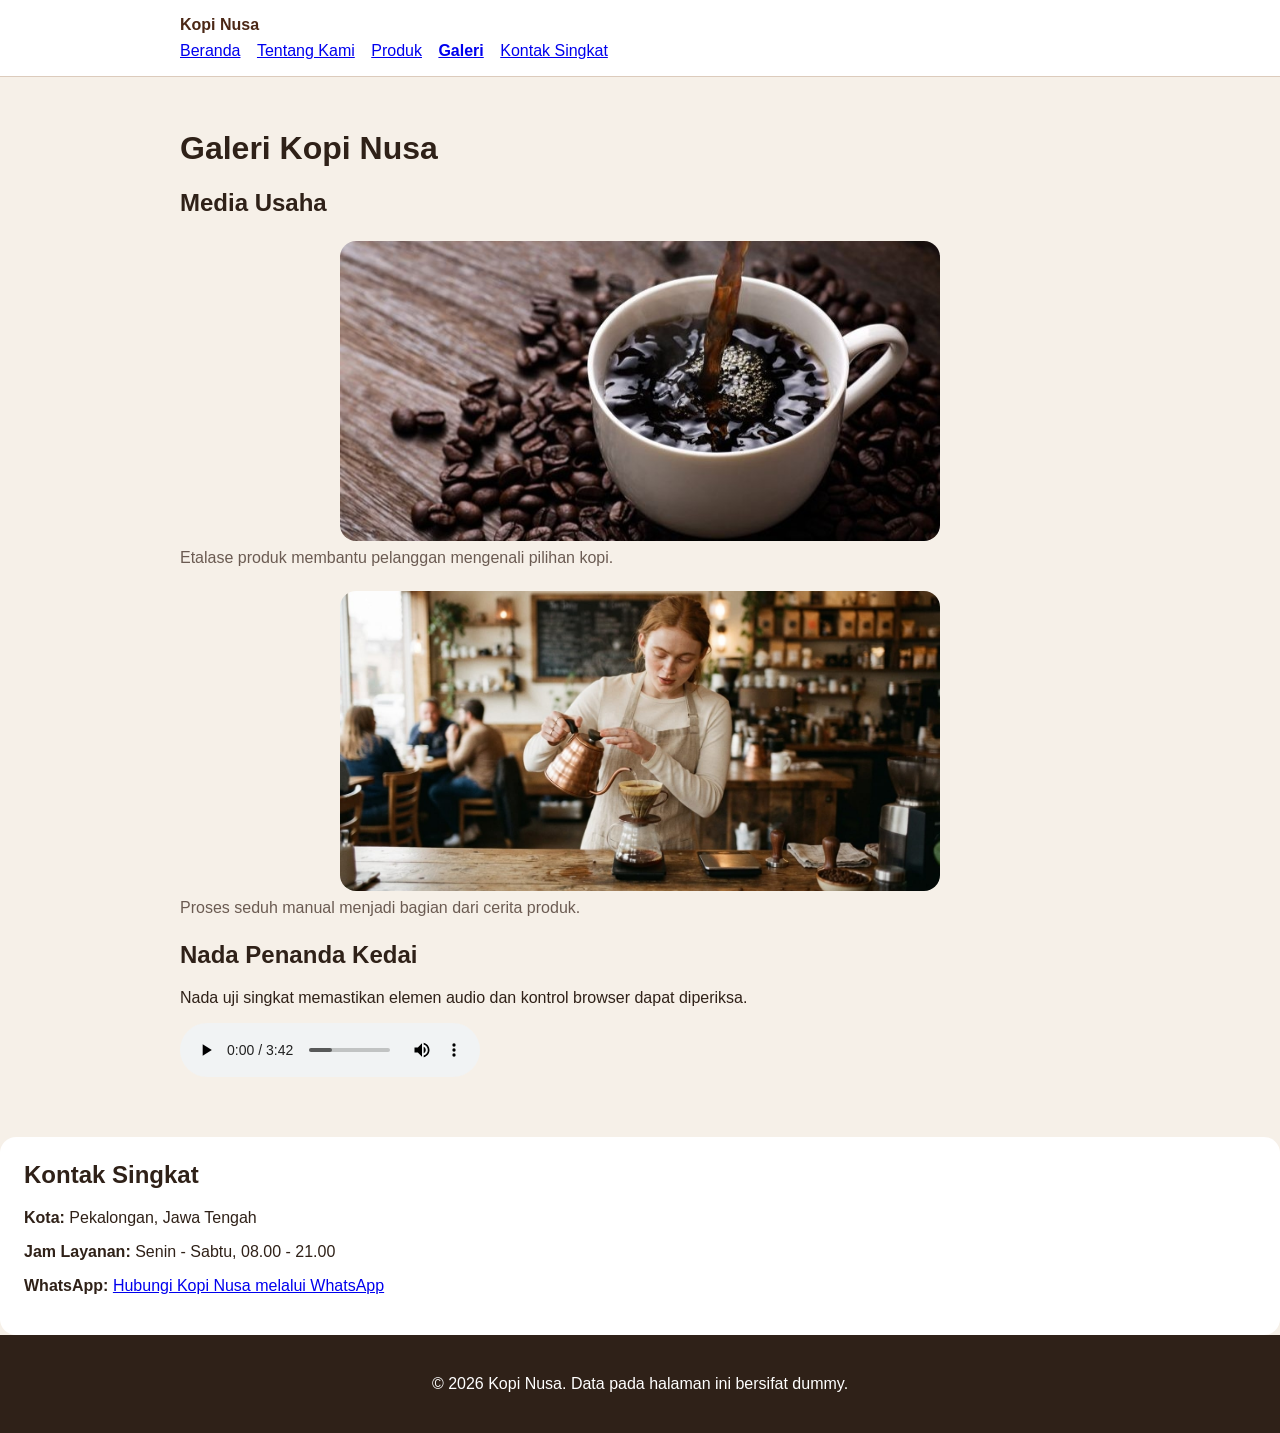
==== galeri.html @ 7897be0c "feat: tambah media dan tabel katalog" ====
<!doctype html>
<html lang="id">
  <head>
    <meta charset="utf-8" />
    <meta name="viewport" content="width=device-width, initial-scale=1" />
    <title>Galeri Kopi Nusa - Website UMKM</title>
    <link rel="stylesheet" href="css/style.css" />
  </head>

  <body>
    <a class="skip-link" href="#konten">Lewati ke konten utama</a>

    <header class="site-header">
      <nav class="nav" aria-label="Navigasi utama">
        <a class="brand" href="index.html">Kopi Nusa</a>

        <ul>
          <li><a href="index.html">Beranda</a></li>
          <li><a href="tentang.html">Tentang Kami</a></li>
          <li><a href="produk.html">Produk</a></li>
          <li><a aria-current="page" href="galeri.html">Galeri</a></li>
          <li><a href="#kontak">Kontak Singkat</a></li>
        </ul>
      </nav>
    </header>

    <main id="konten" class="page">
      <h1>Galeri Kopi Nusa</h1>

      <section aria-labelledby="media-title">
        <h2 id="media-title">Media Usaha</h2>

        <div class="gallery-list">
          <figure class="media-card">
            <img
              src="assets/images/etalase-kopi916.jpeg"
              alt="Etalase Kopi Nusa berisi kemasan kopi lokal"
            />
            <figcaption>
              Etalase produk membantu pelanggan mengenali pilihan kopi.
            </figcaption>
          </figure>

          <figure class="media-card">
            <img
            src="assets/images/proses-seduh.jpeg"
            alt="Barista menuang air panas ke dripper kopi"
            />
            <figcaption>
              Proses seduh manual menjadi bagian dari cerita produk.
            </figcaption>
          </figure>
        </div>
      </section>

            <section aria-labelledby="audio-title">
        <h2 id="audio-title">Nada Penanda Kedai</h2>

        <p id="audio-note">
          Nada uji singkat memastikan elemen audio dan kontrol browser dapat diperiksa.
        </p>

        <audio
        controls
         aria-describedby="audio-note"
         src="assets/audio/audio-kopi.mp3"
        >
        Browser Anda tidak mendukung pemutar audio.
        </audio>
      </section>
    </main>

    <section class="info" id="kontak" aria-labelledby="kontak-title">
  <h2 id="kontak-title">Kontak Singkat</h2>

  <p><strong>Kota:</strong> Pekalongan, Jawa Tengah</p>
  <p><strong>Jam Layanan:</strong> Senin - Sabtu, 08.00 - 21.00</p>
  <p>
    <strong>WhatsApp:</strong>
    <a href="https://wa.me/6281234567890">
      Hubungi Kopi Nusa melalui WhatsApp
    </a>
  </p>
</section>

    <footer class="site-footer">
      <p>&copy; 2026 Kopi Nusa. Data pada halaman ini bersifat dummy.</p>
    </footer>
  </body>
</html>
---- css/style.css ----
body {
  margin: 0;
  color: #2f2118;
  background: #f6f0e8;
  font-family: Arial, sans-serif;
}

.page {
  max-width: 920px;
  margin: 0 auto;
  padding: 32px 20px;
}

.hero {
  padding: 36px;
  color: white;
  background: #6f3b1f;
  border-radius: 24px;
}

.eyebrow {
  margin: 0 0 8px;
  letter-spacing: 0.14em;
  text-transform: uppercase;
}

.products {
  padding-left: 1.2rem;
}

button {
  padding: 12px 18px;
  color: #2f2118;
  font-weight: 700;
  cursor: pointer;
  background: #ffd166;
  border: 0;
  border-radius: 999px;
}

.info {
  margin-top: 24px;
  padding: 24px;
  background: white;
  border-radius: 16px;
}

.skip-link {
  position: absolute;
  left: -9999px;
  padding: 8px 12px;
  color: white;
  background: #2f2118;
}

.skip-link:focus {
  top: 8px;
  left: 8px;
}

.site-header {
  padding: 16px 20px;
  background: white;
  border-bottom: 1px solid #dccbbc;
}

.nav {
  max-width: 920px;
  margin: 0 auto;
}

.brand {
  display: inline-block;
  margin-bottom: 8px;
  color: #4b2715;
  font-weight: 800;
  text-decoration: none;
}

.nav ul {
  padding: 0;
  margin: 0;
  list-style: none;
}

.nav li {
  display: inline-block;
  margin-right: 12px;
}

.nav a[aria-current="page"] {
  font-weight: 800;
}

a:focus-visible,
button:focus-visible {
  outline: 3px solid #2563eb;
  outline-offset: 3px;
}

.site-footer {
  padding: 24px 20px;
  color: white;
  text-align: center;
  background: #2f2118;
}

.product-list {
  margin-top: 20px;
  white-space: nowrap;
}

.product-card {
  display: inline-block;
  vertical-align: top;
  width: 26%;
  margin-right: 2%;
  padding: 20px;
  background: white;
  border-radius: 16px;
  white-space: normal;
  box-sizing: border-box;
}

.product-card:last-child {
  margin-right: 0;
}

.product-card img {
  display: block;
  width: 100%;
  height: 180px;
  object-fit: cover;
  border-radius: 12px;
  margin-bottom: 16px;
}

.hero img {
  display: block;
  width: 100%;
  max-width: 560px;
  height: 280px;
  object-fit: cover;
  margin: 20px auto 0;
  border-radius: 16px;
}

main section img {
  display: block;
  width: 100%;
  max-width: 600px;
  height: 300px;
  object-fit: cover;
  margin: 24px auto 0;
  border-radius: 16px;
}

.info {
  margin-top: 24px;
  padding: 24px;
  background: white;
  border-radius: 16px;
}

.info h2 {
  margin-top: 0;
  margin-bottom: 20px;
}

.info-item {
  padding: 16px;
  margin-top: 12px;
  background: #f6f0e8;
  border-radius: 12px;
}

.info-item h3 {
  margin: 0 0 6px;
}

.info-item p {
  margin: 0;
}

img {
  max-width: 100%;
  height: auto;
}

figure {
  margin: 0 0 24px;
}

figcaption {
  margin-top: 8px;
  color: #6b5b52;
}

table {
  width: 100%;
  border-collapse: collapse;
}

caption {
  margin-bottom: 8px;
  font-weight: 700;
  text-align: left;
}

th,
td {
  padding: 10px;
  text-align: left;
  border: 1px solid #dccbbc;
}
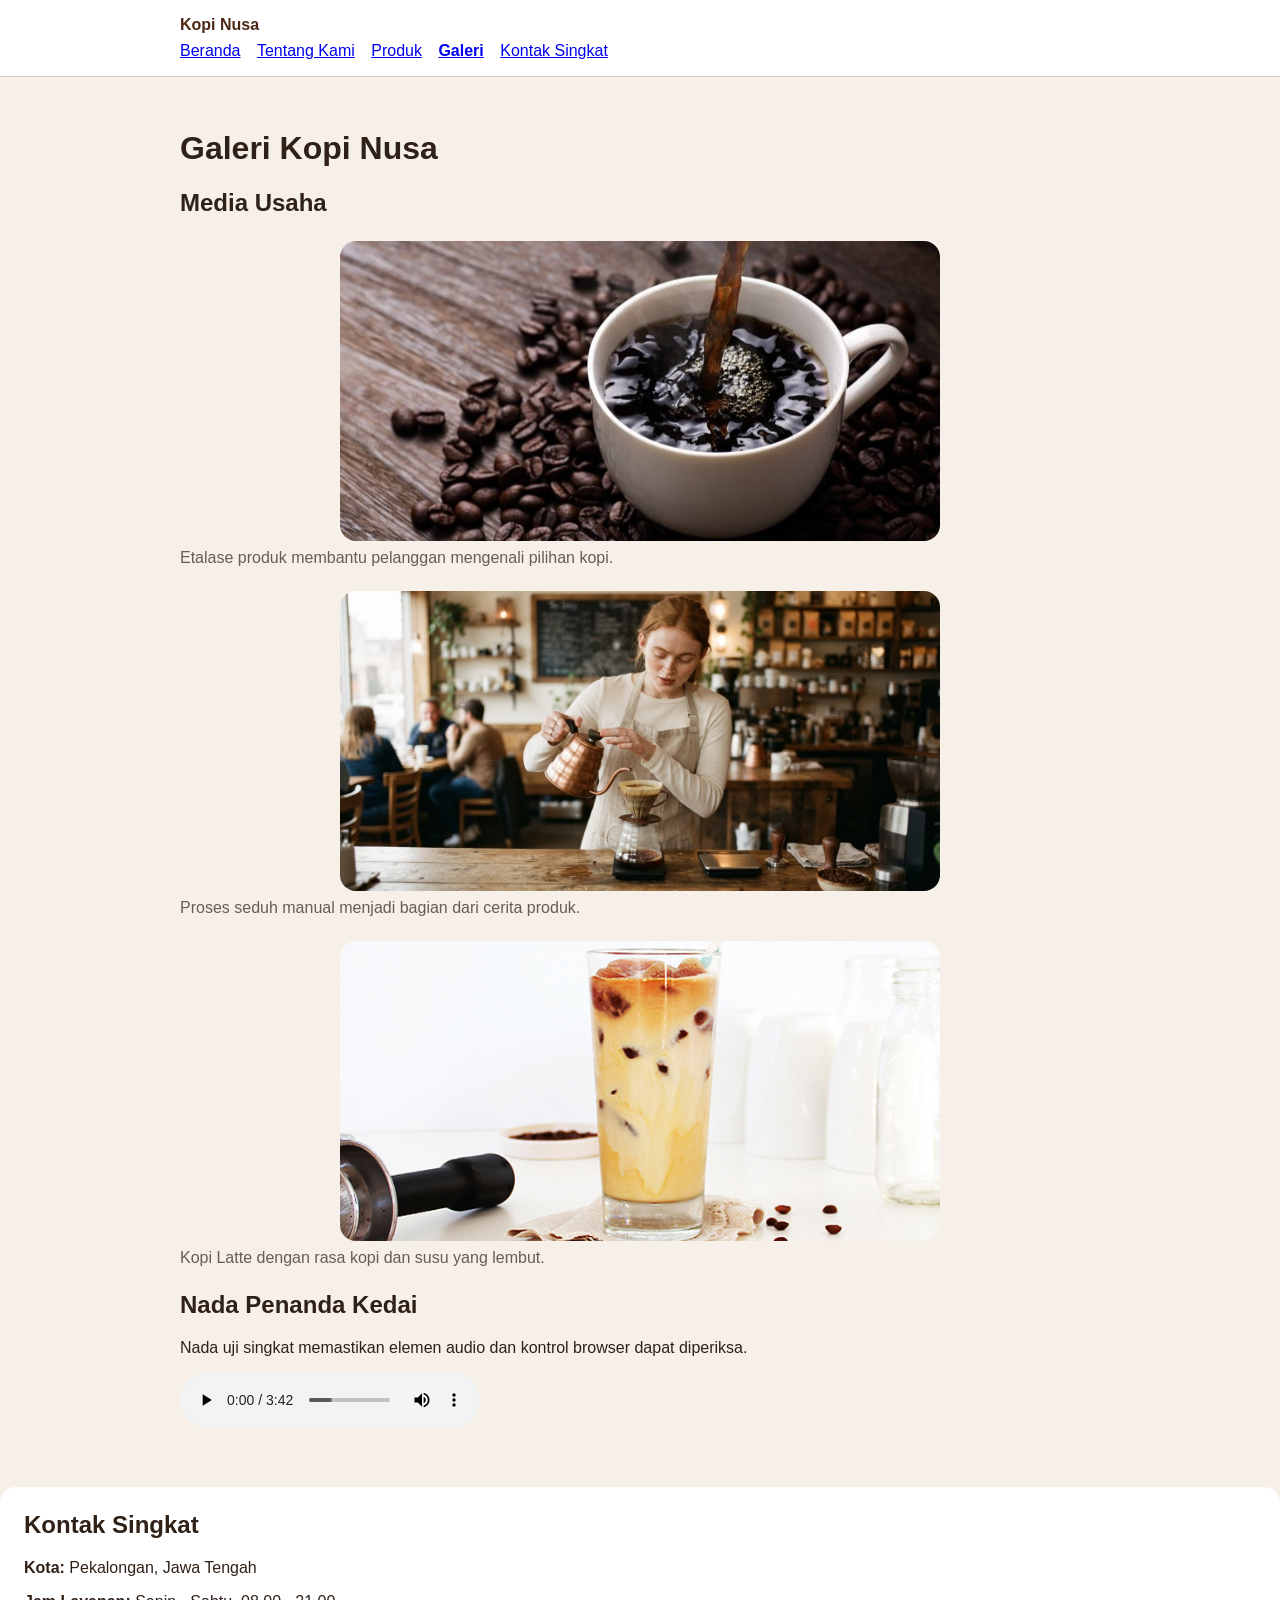
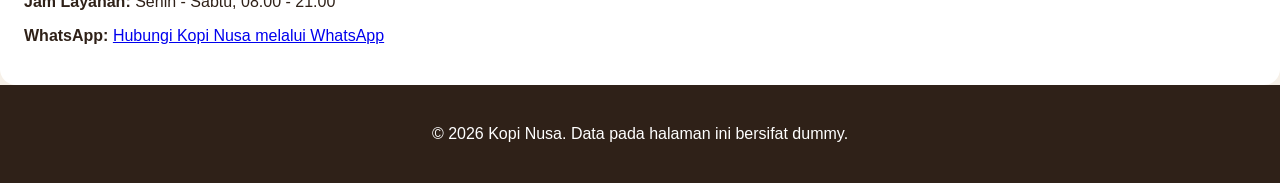
==== commit d2b3b4c5: "feat: tambah produk kopi latte" ====
--- a/galeri.html
+++ b/galeri.html
@@ -50,6 +50,16 @@
               Proses seduh manual menjadi bagian dari cerita produk.
             </figcaption>
           </figure>
+
+          <figure class="media-card">
+          <img
+            src="assets/images/kopi-latte.jpg"
+            alt="Kopi latte dalam botol"
+            />
+            <figcaption>
+            Kopi Latte dengan rasa kopi dan susu yang lembut.
+          </figcaption>
+          </figure>
         </div>
       </section>
 
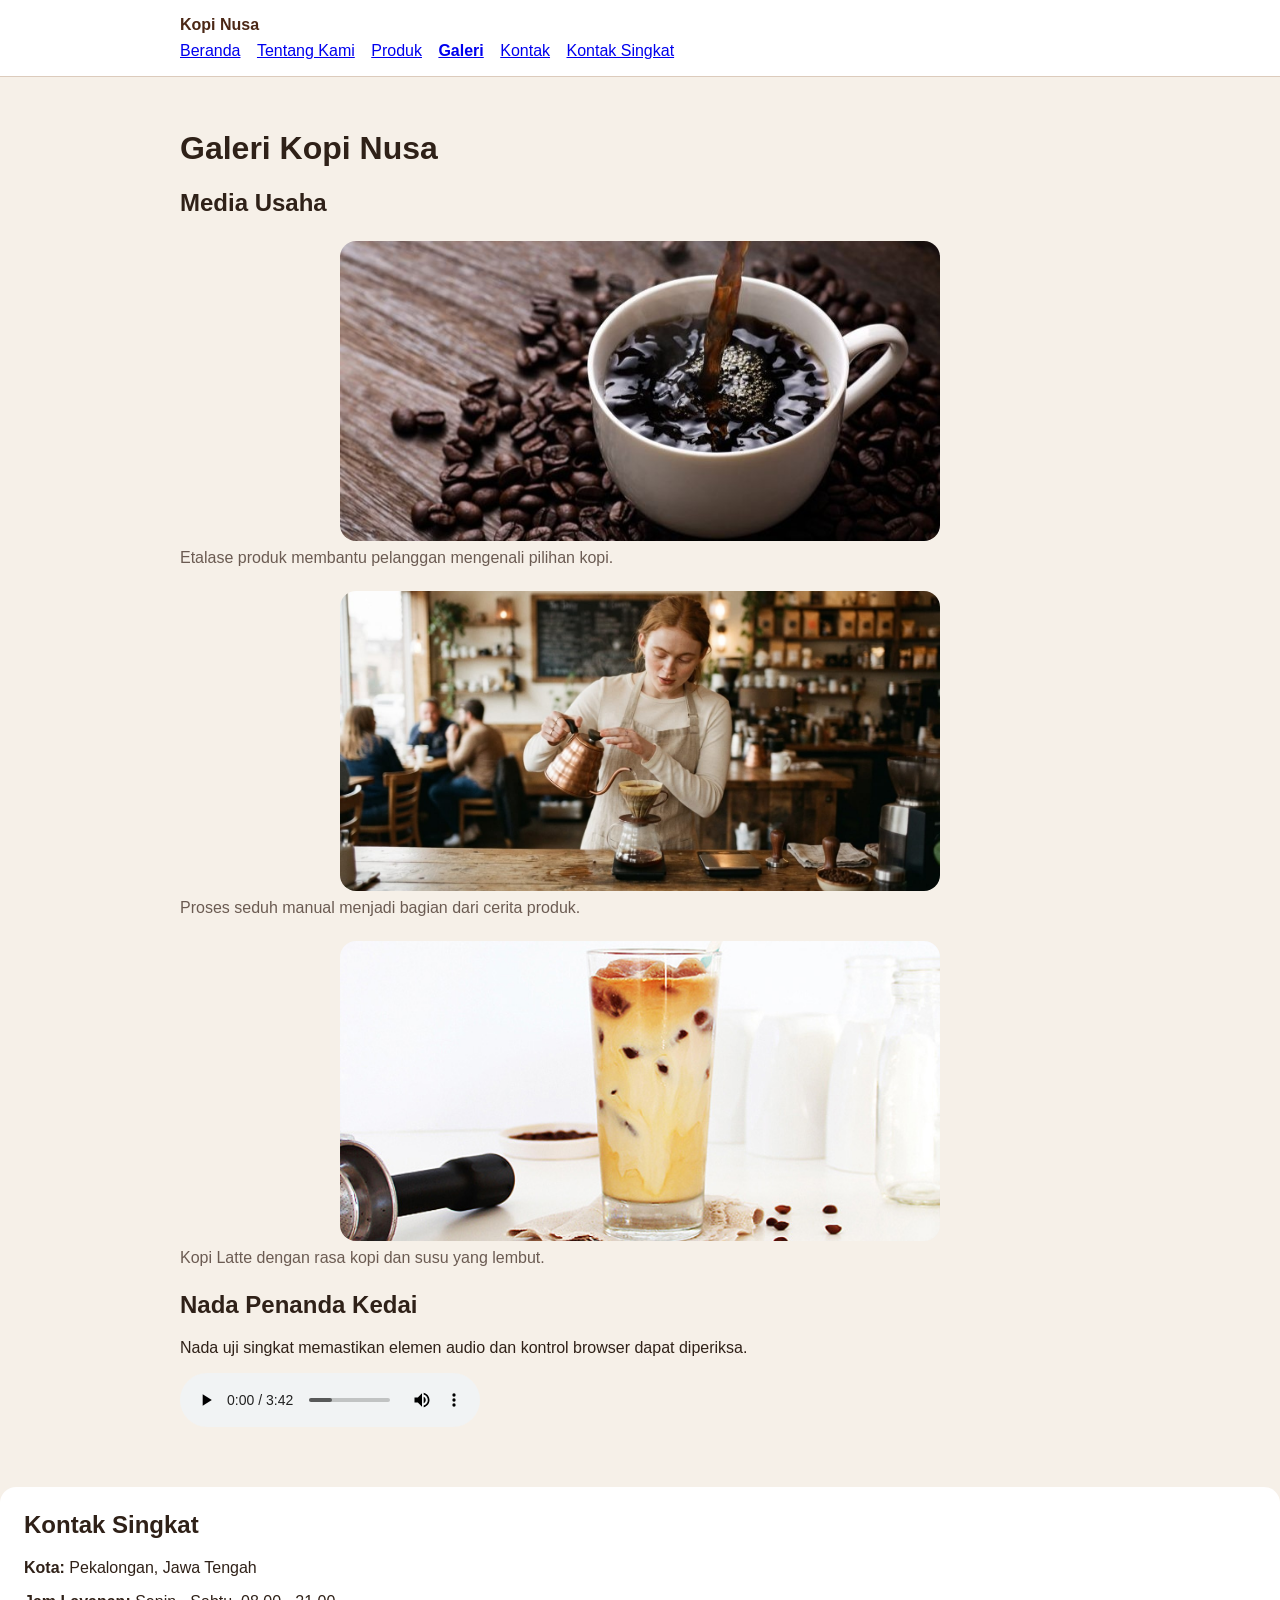
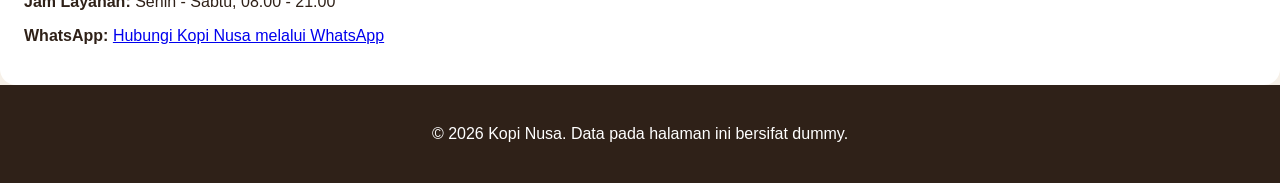
==== commit 24a2305d: "feat: tambah form kontak aksesibel dan preview" ====
--- a/galeri.html
+++ b/galeri.html
@@ -15,11 +15,12 @@
         <a class="brand" href="index.html">Kopi Nusa</a>
 
         <ul>
-          <li><a href="index.html">Beranda</a></li>
-          <li><a href="tentang.html">Tentang Kami</a></li>
-          <li><a href="produk.html">Produk</a></li>
-          <li><a aria-current="page" href="galeri.html">Galeri</a></li>
-          <li><a href="#kontak">Kontak Singkat</a></li>
+        <li><a href="index.html">Beranda</a></li>
+        <li><a href="tentang.html">Tentang Kami</a></li>
+        <li><a href="produk.html">Produk</a></li>
+        <li><a aria-current="page" href="galeri.html">Galeri</a></li>
+        <li><a href="kontak.html">Kontak</a></li>
+        <li><a href="#kontak">Kontak Singkat</a></li>
         </ul>
       </nav>
     </header>
--- a/css/style.css
+++ b/css/style.css
@@ -212,4 +212,24 @@
   padding: 10px;
   text-align: left;
   border: 1px solid #dccbbc;
+}
+
+.field {
+  margin-bottom: 16px;
+}
+
+.field label {
+  display: block;
+  margin-bottom: 6px;
+}
+
+fieldset {
+  margin: 0 0 16px;
+}
+
+#preview-form {
+  padding: 16px;
+  white-space: pre-wrap;
+  background: white;
+  border: 1px solid #dccbbc;
 }
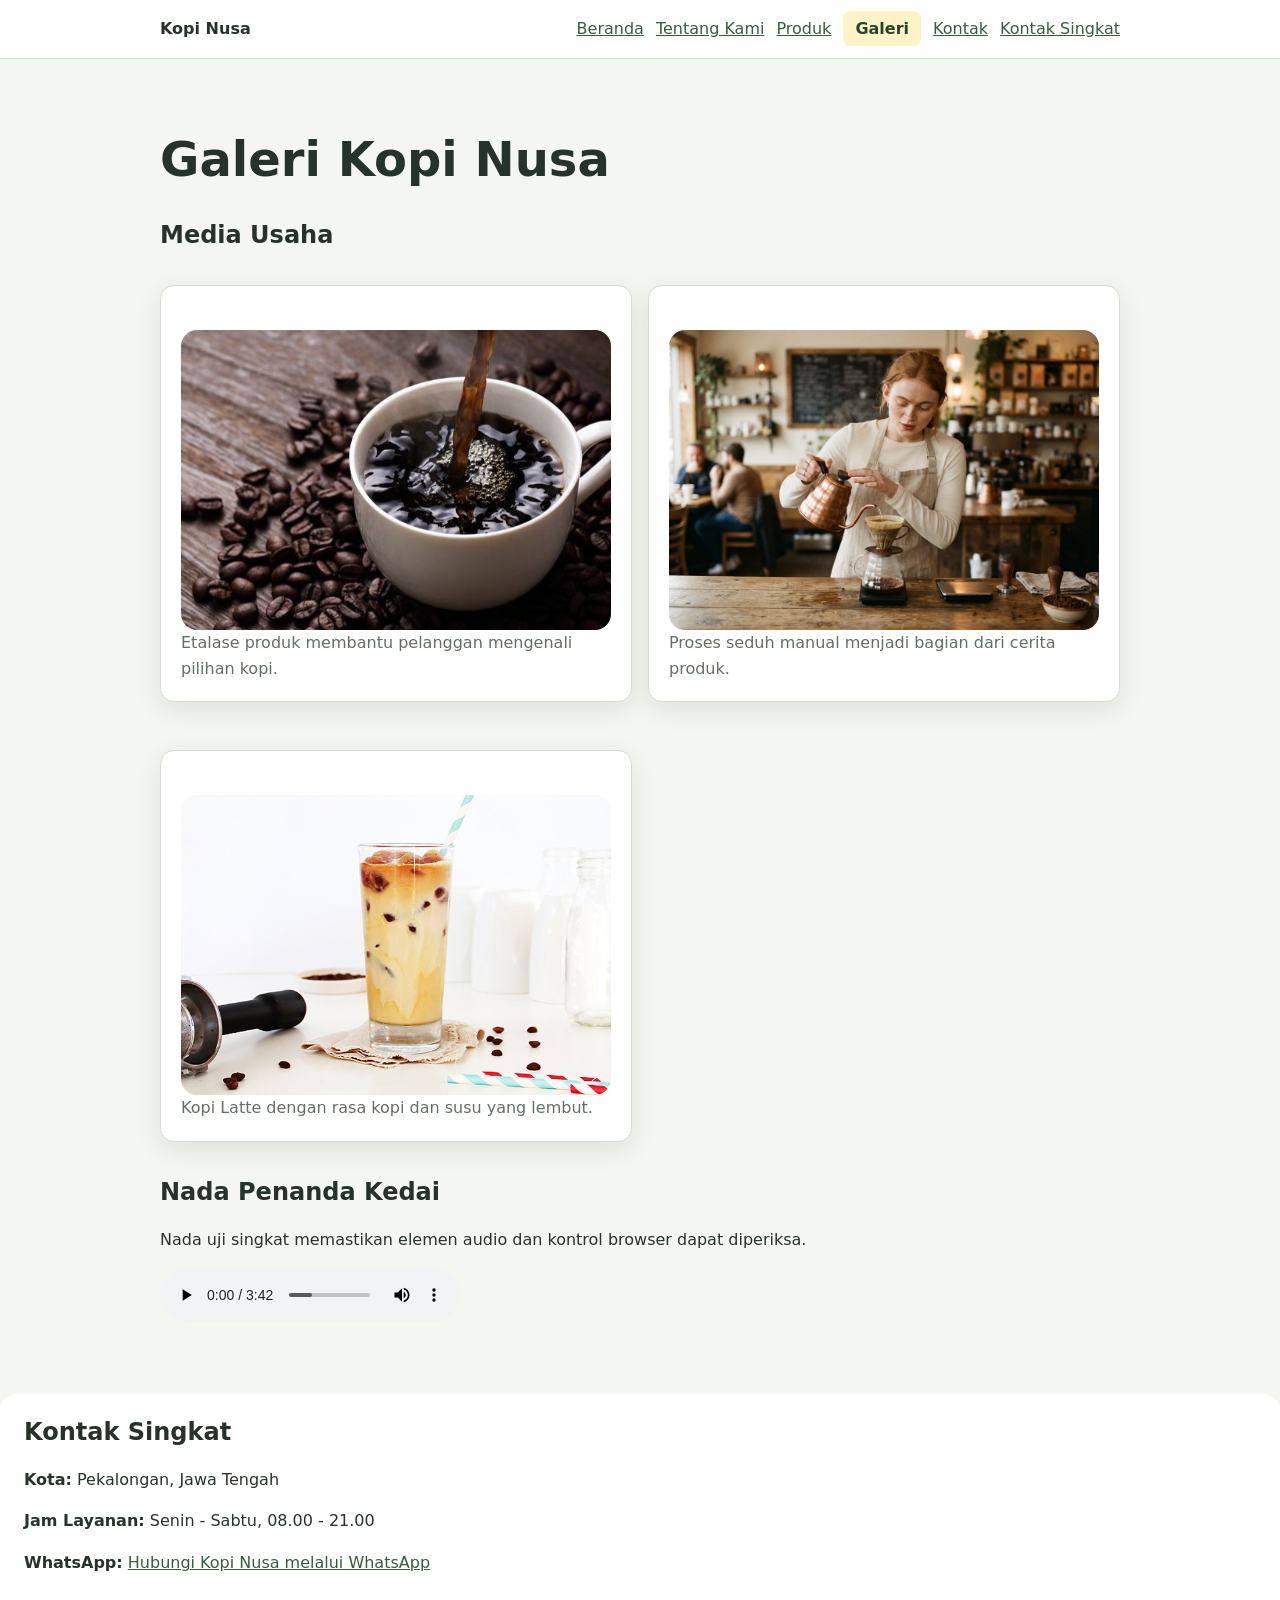
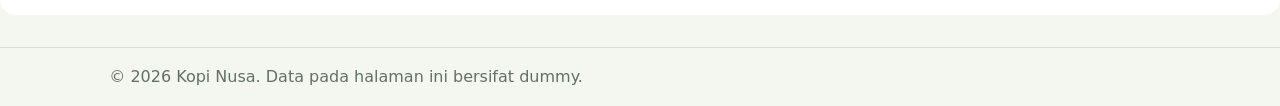
==== commit 5528a3b5: "feat: bangun layout flexbox dan grid" ====
--- a/galeri.html
+++ b/galeri.html
@@ -31,7 +31,7 @@
       <section aria-labelledby="media-title">
         <h2 id="media-title">Media Usaha</h2>
 
-        <div class="gallery-list">
+        <div class="gallery-grid">
           <figure class="media-card">
             <img
               src="assets/images/etalase-kopi916.jpeg"
--- a/css/style.css
+++ b/css/style.css
@@ -1,41 +1,122 @@
+:root {
+  --color-primary: #355e3b;
+  --color-primary-strong: #24452a;
+  --color-text: #26332a;
+  --color-muted: #617064;
+  --color-surface: #ffffff;
+  --color-surface-soft: #f4f7f0;
+  --color-border: #d4dfd0;
+  --color-focus: #1d4ed8;
+  --color-accent: #f4d7a1;
+
+  --space-1: 0.5rem;
+  --space-2: 0.75rem;
+  --space-3: 1rem;
+  --space-4: 1.5rem;
+  --space-5: 2rem;
+
+  --space-section: 2.5rem;
+  --space-card: 1.25rem;
+
+  --radius-sm: 0.5rem;
+  --radius-md: 0.875rem;
+  --shadow-card: 0 0.5rem 1.5rem rgb(38 51 42 / 0.1);
+}
+
+*,
+*::before,
+*::after {
+  box-sizing: border-box;
+}
+
+html {
+  color-scheme: light;
+}
+
 body {
   margin: 0;
-  color: #2f2118;
-  background: #f6f0e8;
-  font-family: Arial, sans-serif;
-}
-
-.page {
-  max-width: 920px;
-  margin: 0 auto;
-  padding: 32px 20px;
+  color: var(--color-text);
+  background: var(--color-surface-soft);
+  font-family: system-ui, -apple-system, BlinkMacSystemFont, "Segoe UI", sans-serif;
+  font-size: 1rem;
+  line-height: 1.6;
 }
 
 .hero {
-  padding: 36px;
-  color: white;
-  background: #6f3b1f;
-  border-radius: 24px;
+  display: grid;
+  grid-template-columns: 1.2fr 0.8fr;
+  gap: var(--space-4);
+  align-items: center;
+  padding: var(--space-5);
+  color: var(--color-surface);
+  background: var(--color-primary);
+  border-radius: var(--radius-md);
 }
 
 .eyebrow {
-  margin: 0 0 8px;
-  letter-spacing: 0.14em;
+  color: var(--color-primary);
+  font-weight: 800;
+  letter-spacing: 0.08em;
   text-transform: uppercase;
+}
+
+h1,
+h2,
+h3 {
+  line-height: 1.2;
+  text-wrap: balance;
+}
+
+h1 {
+  font-size: clamp(2rem, 6vw, 3rem);
+}
+
+p,
+li {
+  max-width: 68ch;
+}
+
+.hero .eyebrow {
+  color: #fef3c7;
+}
+
+.price {
+  color: var(--color-primary-strong);
+  font-weight: 800;
 }
 
 .products {
   padding-left: 1.2rem;
 }
 
+.button,
 button {
-  padding: 12px 18px;
-  color: #2f2118;
+  display: inline-block;
+  padding: var(--space-2) var(--space-3);
+  color: var(--color-surface);
+  font: inherit;
   font-weight: 700;
+  text-decoration: none;
   cursor: pointer;
-  background: #ffd166;
+  background: var(--color-primary);
   border: 0;
-  border-radius: 999px;
+  border-radius: var(--radius-sm);
+}
+
+.button:hover,
+button:hover {
+  color: var(--color-surface);
+  background: var(--color-primary-strong);
+}
+
+.hero button {
+  color: var(--color-text);
+  background: var(--color-accent);
+}
+
+.hero button:hover {
+  color: var(--color-text);
+  background: #e9c783;
 }
 
 .info {
@@ -45,64 +126,91 @@
   border-radius: 16px;
 }
 
+a {
+  color: var(--color-primary);
+}
+
+a:hover {
+  color: var(--color-primary-strong);
+}
+
 .skip-link {
   position: absolute;
-  left: -9999px;
-  padding: 8px 12px;
-  color: white;
-  background: #2f2118;
+  top: -5rem;
+  left: var(--space-3);
+  padding: var(--space-2) var(--space-3);
+  color: var(--color-surface);
+  background: var(--color-text);
 }
 
 .skip-link:focus {
-  top: 8px;
-  left: 8px;
+  top: var(--space-3);
 }
 
 .site-header {
-  padding: 16px 20px;
-  background: white;
-  border-bottom: 1px solid #dccbbc;
+  padding: var(--space-3) var(--space-4);
+  background: var(--color-surface);
+  border-bottom: 1px solid var(--color-border);
+}
+
+.nav,
+.page {
+  width: min(100% - 2rem, 60rem);
+  margin-inline: auto;
+}
+
+.page {
+  padding-block: var(--space-section);
 }
 
 .nav {
-  max-width: 920px;
-  margin: 0 auto;
+  display: flex;
+  gap: var(--space-3);
+  align-items: center;
+  justify-content: space-between;
 }
 
 .brand {
   display: inline-block;
-  margin-bottom: 8px;
-  color: #4b2715;
+  margin-bottom: 0;
+  color: var(--color-text);
   font-weight: 800;
   text-decoration: none;
 }
 
 .nav ul {
+  display: flex;
+  gap: var(--space-2);
+  flex-wrap: wrap;
   padding: 0;
   margin: 0;
   list-style: none;
 }
 
 .nav li {
-  display: inline-block;
-  margin-right: 12px;
+  margin: 0;
 }
 
 .nav a[aria-current="page"] {
-  font-weight: 800;
-}
-
-a:focus-visible,
-button:focus-visible {
-  outline: 3px solid #2563eb;
+  padding: var(--space-1) var(--space-2);
+  color: var(--color-primary-strong);
+  font-weight: 700;
+  text-decoration: none;
+  background: #fef3c7;
+  border-radius: var(--radius-sm);
+}
+
+:focus-visible {
+  outline: 3px solid var(--color-focus);
   outline-offset: 3px;
 }
 
 .site-footer {
-  padding: 24px 20px;
-  color: white;
+  margin-top: var(--space-5);
+  color: var(--color-muted);
   text-align: center;
-  background: #2f2118;
+  border-top: 1px solid var(--color-border);
+  border-bottom: 0;
 }
 
 .product-list {
@@ -111,19 +219,52 @@
 }
 
 .product-card {
-  display: inline-block;
-  vertical-align: top;
-  width: 26%;
-  margin-right: 2%;
-  padding: 20px;
-  background: white;
-  border-radius: 16px;
+  display: flex;
+  flex-direction: column;
+  padding: var(--space-card);
+  background: var(--color-surface);
+  border: 1px solid var(--color-border);
+  border-radius: var(--radius-md);
+  box-shadow: var(--shadow-card);
   white-space: normal;
-  box-sizing: border-box;
-}
-
-.product-card:last-child {
-  margin-right: 0;
+}
+
+.product-badge {
+  align-self: flex-start;
+  padding: 0.25rem var(--space-2);
+  color: var(--color-primary-strong);
+  font-size: 0.875rem;
+  font-weight: 800;
+  background: #fef3c7;
+  border-radius: 999px;
+}
+
+.card-actions {
+  display: flex;
+  gap: var(--space-2);
+  align-items: center;
+  flex-wrap: wrap;
+  margin-top: auto;
+}
+
+.product-grid,
+.gallery-grid {
+  display: grid;
+  grid-template-columns: repeat(3, minmax(0, 1fr));
+  gap: var(--space-3);
+}
+
+.gallery-grid {
+  grid-template-columns: repeat(2, minmax(0, 1fr));
+}
+
+.media-card {
+  margin-block: var(--space-3);
+  padding: var(--space-card);
+  background: var(--color-surface);
+  border: 1px solid var(--color-border);
+  border-radius: var(--radius-md);
+  box-shadow: var(--shadow-card);
 }
 
 .product-card img {
@@ -141,8 +282,13 @@
   max-width: 560px;
   height: 280px;
   object-fit: cover;
-  margin: 20px auto 0;
-  border-radius: 16px;
+  margin: 0;
+  border-radius: var(--radius-md);
+}
+
+.hero-image {
+  width: 100%;
+  border-radius: var(--radius-md);
 }
 
 main section img {
@@ -155,12 +301,7 @@
   border-radius: 16px;
 }
 
-.info {
-  margin-top: 24px;
-  padding: 24px;
-  background: white;
-  border-radius: 16px;
-}
+
 
 .info h2 {
   margin-top: 0;
@@ -188,48 +329,94 @@
 }
 
 figure {
-  margin: 0 0 24px;
+  margin-inline: 0;
 }
 
 figcaption {
-  margin-top: 8px;
-  color: #6b5b52;
+  color: var(--color-muted);
 }
 
 table {
   width: 100%;
+  margin-block: var(--space-3);
+  padding: var(--space-3);
+  background: var(--color-surface);
+  border: 1px solid var(--color-border);
   border-collapse: collapse;
+  border-radius: 0;
+  box-shadow: var(--shadow-card);
 }
 
 caption {
-  margin-bottom: 8px;
+  margin-bottom: var(--space-2);
+  color: var(--color-muted);
   font-weight: 700;
   text-align: left;
 }
 
 th,
 td {
-  padding: 10px;
+  padding: var(--space-2);
   text-align: left;
-  border: 1px solid #dccbbc;
+  border: 1px solid var(--color-border);
+}
+
+th {
+  background: var(--color-surface-soft);
+}
+
+form {
+  margin-block: var(--space-3);
+  padding: var(--space-3);
+  background: var(--color-surface);
+  border: 1px solid var(--color-border);
+  border-radius: var(--radius-md);
+  box-shadow: var(--shadow-card);
 }
 
 .field {
-  margin-bottom: 16px;
-}
-
-.field label {
+  margin-bottom: var(--space-3);
+}
+
+.field label,
+legend {
   display: block;
-  margin-bottom: 6px;
+  margin-bottom: var(--space-1);
+  font-weight: 700;
+}
+
+.field input,
+.field select,
+.field textarea {
+  width: 100%;
+  padding: var(--space-2);
+  color: inherit;
+  font: inherit;
+  background: var(--color-surface);
+  border: 1px solid var(--color-border);
+  border-radius: var(--radius-sm);
+}
+
+input[type="radio"],
+input[type="checkbox"] {
+  width: auto;
 }
 
 fieldset {
-  margin: 0 0 16px;
+  margin: 0 0 var(--space-3);
+  padding: var(--space-3);
+  border: 1px solid var(--color-border);
+  border-radius: var(--radius-sm);
+}
+
+audio {
+  max-width: 100%;
 }
 
 #preview-form {
-  padding: 16px;
+  padding: var(--space-3);
   white-space: pre-wrap;
-  background: white;
-  border: 1px solid #dccbbc;
-}+  background: var(--color-surface);
+  border: 1px solid var(--color-border);
+  border-radius: var(--radius-sm);
+}
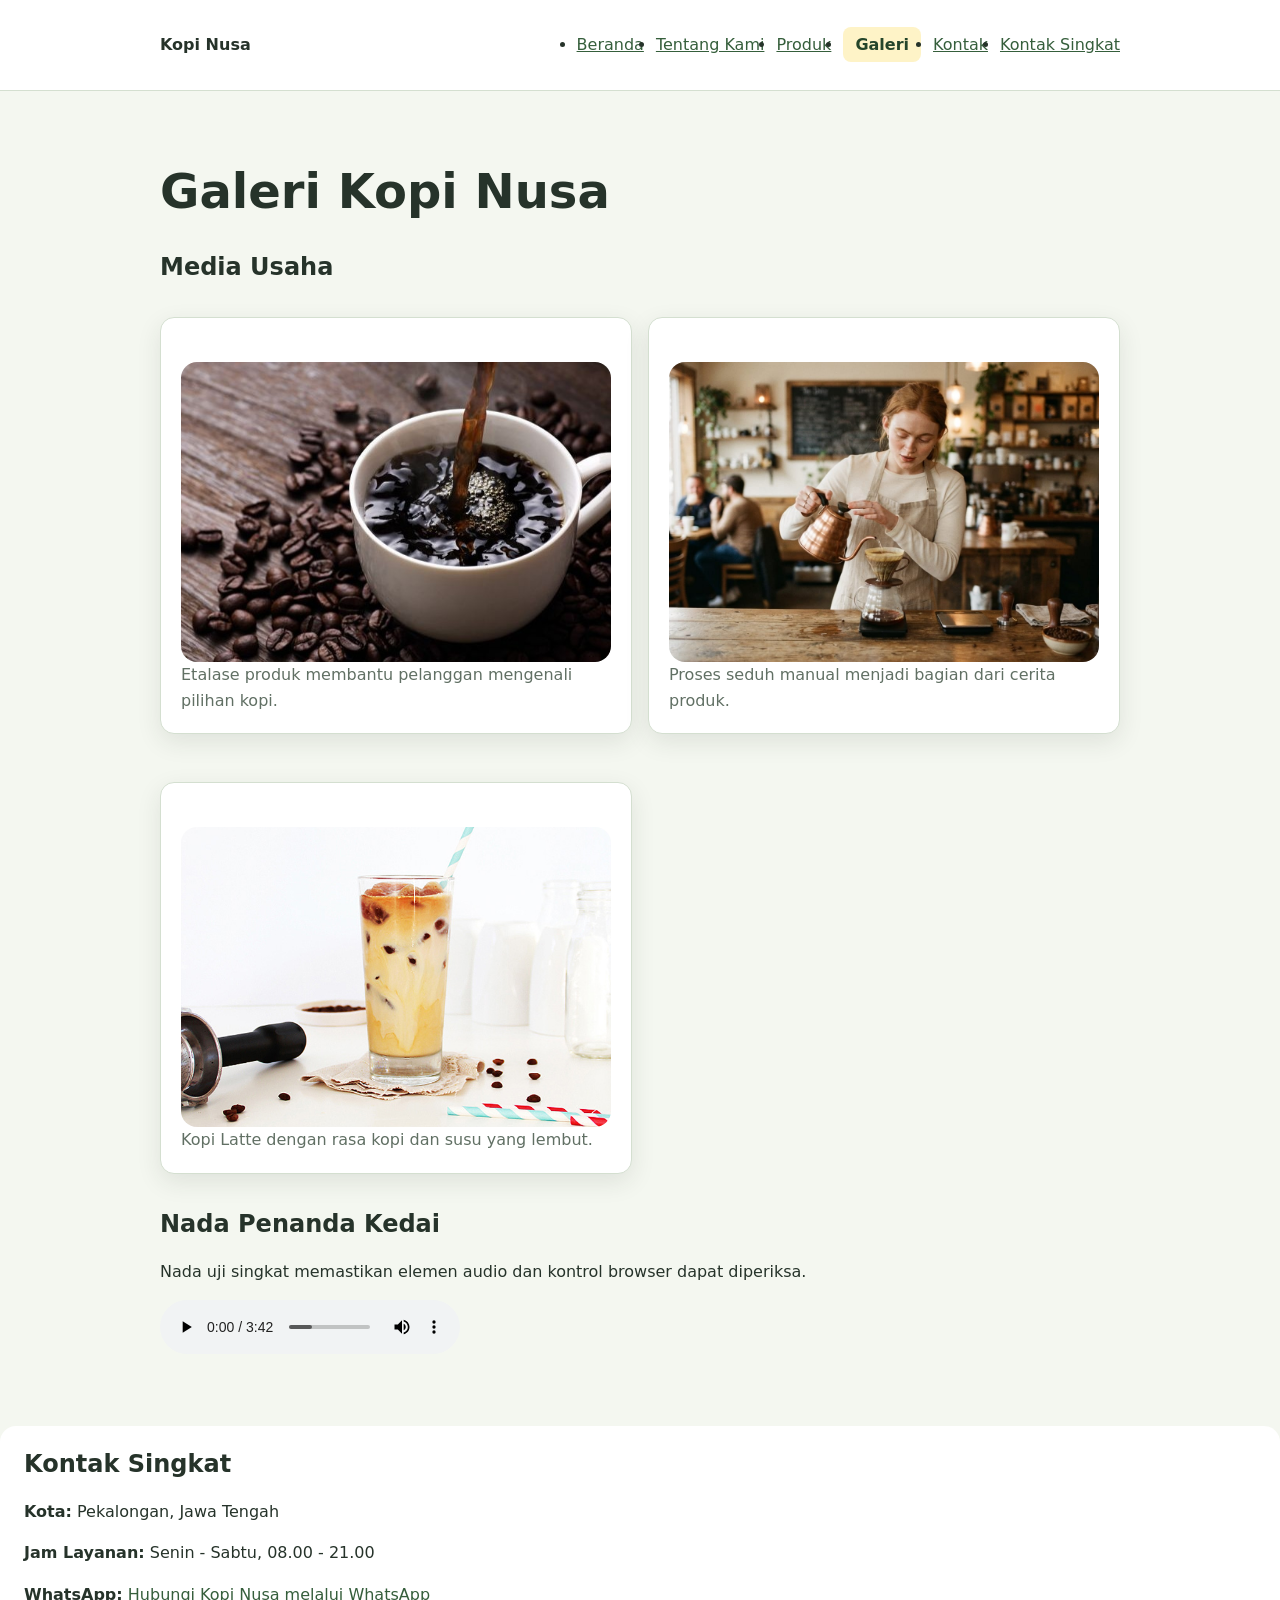
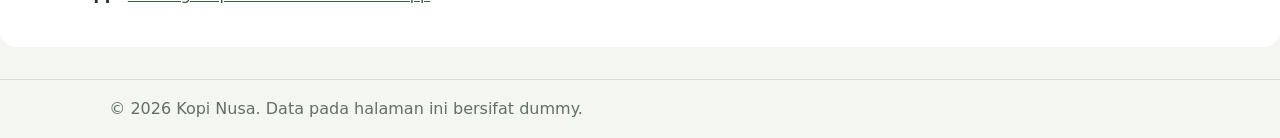
==== commit df1a1c1f: "feat: terapkan responsive mobile-first" ====
--- a/galeri.html
+++ b/galeri.html
@@ -35,6 +35,9 @@
           <figure class="media-card">
             <img
               src="assets/images/etalase-kopi916.jpeg"
+                width="724"
+                height="407"
+                loading="lazy"
               alt="Etalase Kopi Nusa berisi kemasan kopi lokal"
             />
             <figcaption>
@@ -45,6 +48,9 @@
           <figure class="media-card">
             <img
             src="assets/images/proses-seduh.jpeg"
+              width="1376"
+              height="768"
+              loading="lazy"
             alt="Barista menuang air panas ke dripper kopi"
             />
             <figcaption>
@@ -55,6 +61,9 @@
           <figure class="media-card">
           <img
             src="assets/images/kopi-latte.jpg"
+              width="689"
+              height="551"
+              loading="lazy"
             alt="Kopi latte dalam botol"
             />
             <figcaption>
--- a/css/style.css
+++ b/css/style.css
@@ -44,7 +44,7 @@
 
 .hero {
   display: grid;
-  grid-template-columns: 1.2fr 0.8fr;
+  grid-template-columns: 1fr;
   gap: var(--space-4);
   align-items: center;
   padding: var(--space-5);
@@ -165,9 +165,9 @@
 
 .nav {
   display: flex;
+  flex-direction: column;
   gap: var(--space-3);
-  align-items: center;
-  justify-content: space-between;
+  align-items: flex-start;
 }
 
 .brand {
@@ -180,11 +180,9 @@
 
 .nav ul {
   display: flex;
+  flex-direction: column;
   gap: var(--space-2);
   flex-wrap: wrap;
-  padding: 0;
-  margin: 0;
-  list-style: none;
 }
 
 .nav li {
@@ -219,9 +217,10 @@
 }
 
 .product-card {
+  position: relative;
   display: flex;
   flex-direction: column;
-  padding: var(--space-card);
+  padding: calc(var(--space-card) + 1.5rem) var(--space-card) var(--space-card);
   background: var(--color-surface);
   border: 1px solid var(--color-border);
   border-radius: var(--radius-md);
@@ -230,7 +229,9 @@
 }
 
 .product-badge {
-  align-self: flex-start;
+  position: absolute;
+  top: var(--space-2);
+  right: var(--space-card);
   padding: 0.25rem var(--space-2);
   color: var(--color-primary-strong);
   font-size: 0.875rem;
@@ -250,12 +251,8 @@
 .product-grid,
 .gallery-grid {
   display: grid;
-  grid-template-columns: repeat(3, minmax(0, 1fr));
+  grid-template-columns: 1fr;
   gap: var(--space-3);
-}
-
-.gallery-grid {
-  grid-template-columns: repeat(2, minmax(0, 1fr));
 }
 
 .media-card {
@@ -420,3 +417,49 @@
   border: 1px solid var(--color-border);
   border-radius: var(--radius-sm);
 }
+
+.table-scroll {
+  max-width: 100%;
+  overflow-x: auto;
+}
+
+.table-scroll:focus-visible {
+  outline: 3px solid var(--color-focus);
+  outline-offset: 3px;
+}
+
+.table-scroll table {
+  min-width: 40rem;
+}
+
+@media (min-width: 42rem) {
+  .nav ul {
+    flex-direction: row;
+  }
+
+  .gallery-grid {
+    grid-template-columns: repeat(2, minmax(0, 1fr));
+  }
+}
+
+@media (min-width: 48rem) {
+  .hero {
+    grid-template-columns: 1.2fr 0.8fr;
+  }
+
+  .product-grid {
+    grid-template-columns: repeat(2, minmax(0, 1fr));
+  }
+}
+
+@media (min-width: 60rem) {
+  .nav {
+    flex-direction: row;
+    align-items: center;
+    justify-content: space-between;
+  }
+
+  .product-grid {
+    grid-template-columns: repeat(3, minmax(0, 1fr));
+  }
+}
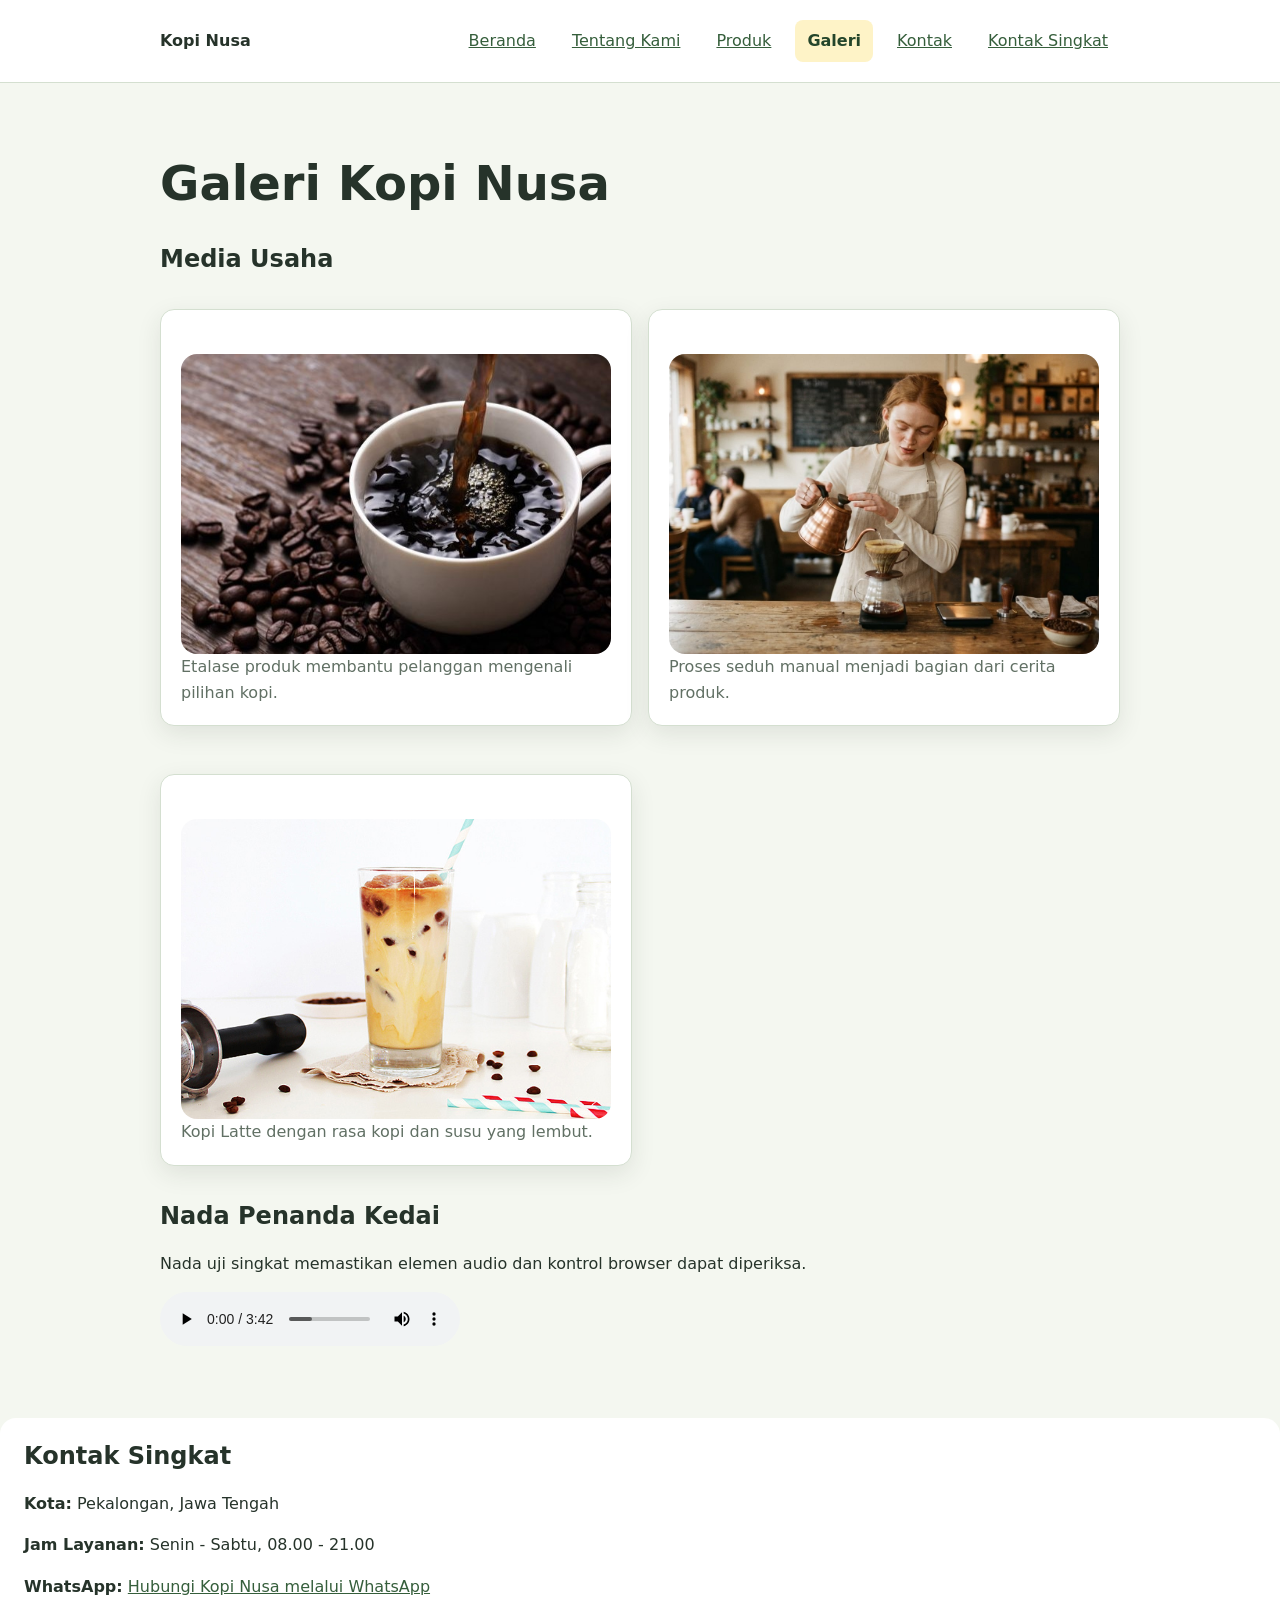
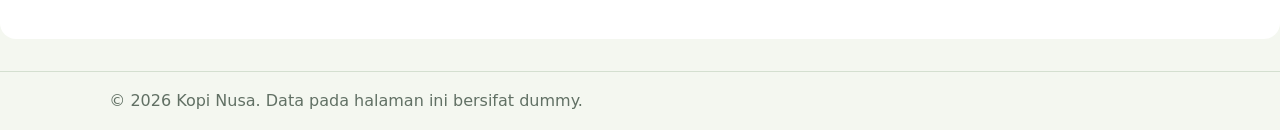
==== commit 81666eb1: "feat: tambahkan hamburger menu untuk navigasi mobile" ====
--- a/galeri.html
+++ b/galeri.html
@@ -10,17 +10,30 @@
   <body>
     <a class="skip-link" href="#konten">Lewati ke konten utama</a>
 
-    <header class="site-header">
+    <header class="site-header">      
       <nav class="nav" aria-label="Navigasi utama">
         <a class="brand" href="index.html">Kopi Nusa</a>
 
-        <ul>
-        <li><a href="index.html">Beranda</a></li>
-        <li><a href="tentang.html">Tentang Kami</a></li>
-        <li><a href="produk.html">Produk</a></li>
-        <li><a aria-current="page" href="galeri.html">Galeri</a></li>
-        <li><a href="kontak.html">Kontak</a></li>
-        <li><a href="#kontak">Kontak Singkat</a></li>
+        <button
+          class="nav-toggle"
+          id="navToggle"
+          type="button"
+          aria-label="Buka menu navigasi"
+          aria-expanded="false"
+          aria-controls="navMenu"
+        >
+          <span></span>
+          <span></span>
+          <span></span>
+        </button>
+
+        <ul class="nav-menu" id="navMenu">
+          <li><a href="index.html">Beranda</a></li>
+          <li><a href="tentang.html">Tentang Kami</a></li>
+          <li><a href="produk.html">Produk</a></li>
+          <li><a aria-current="page" href="galeri.html">Galeri</a></li>
+          <li><a href="kontak.html">Kontak</a></li>
+          <li><a href="index.html#kontak">Kontak Singkat</a></li>
         </ul>
       </nav>
     </header>
@@ -106,5 +119,6 @@
     <footer class="site-footer">
       <p>&copy; 2026 Kopi Nusa. Data pada halaman ini bersifat dummy.</p>
     </footer>
+    <script src="js/script.js"></script>
   </body>
 </html>
--- a/css/style.css
+++ b/css/style.css
@@ -183,6 +183,9 @@
   flex-direction: column;
   gap: var(--space-2);
   flex-wrap: wrap;
+  padding: 0;
+  margin: 0;
+  list-style: none;
 }
 
 .nav li {
@@ -267,8 +270,8 @@
 .product-card img {
   display: block;
   width: 100%;
-  height: 180px;
-  object-fit: cover;
+  height: auto;
+  object-fit: contain;
   border-radius: 12px;
   margin-bottom: 16px;
 }
@@ -277,14 +280,19 @@
   display: block;
   width: 100%;
   max-width: 560px;
-  height: 280px;
-  object-fit: cover;
+  height: auto;
+  aspect-ratio: 16 / 9;
+  object-fit: contain;
   margin: 0;
   border-radius: var(--radius-md);
 }
 
 .hero-image {
-  width: 100%;
+  display: block;
+  width: 100%;
+  height: auto;
+  aspect-ratio: 16 / 9;
+  object-fit: contain;
   border-radius: var(--radius-md);
 }
 
@@ -462,4 +470,82 @@
   .product-grid {
     grid-template-columns: repeat(3, minmax(0, 1fr));
   }
+}
+
+.nav {
+  position: relative;
+}
+
+.nav-toggle {
+  display: flex;
+  flex-direction: column;
+  justify-content: center;
+  gap: 5px;
+  width: 44px;
+  height: 44px;
+  padding: 10px;
+  background: var(--color-surface);
+  border: 1px solid var(--color-border);
+  border-radius: var(--radius-sm);
+}
+
+.nav-toggle:hover {
+  background: var(--color-surface-soft);
+}
+
+.nav-toggle span {
+  display: block;
+  width: 100%;
+  height: 2px;
+  background: var(--color-text);
+  border-radius: 2px;
+}
+
+.nav .nav-menu {
+  display: none;
+  flex-direction: column;
+  align-items: stretch;
+  gap: var(--space-2);
+  width: 100%;
+  padding: var(--space-2) 0;
+  margin: 0;
+  list-style: none;
+}
+
+.nav .nav-menu.is-open {
+  display: flex;
+}
+
+.nav-menu a {
+  display: block;
+  padding: var(--space-2);
+  border-radius: var(--radius-sm);
+}
+
+.nav-menu a:hover {
+  background: var(--color-surface-soft);
+}
+
+.nav-menu a[aria-current="page"] {
+  display: block;
+}
+
+@media (min-width: 60rem) {
+  .nav {
+    flex-direction: row;
+    align-items: center;
+    justify-content: space-between;
+  }
+
+  .nav-toggle {
+    display: none;
+  }
+
+  .nav .nav-menu {
+    display: flex;
+    flex-direction: row;
+    align-items: center;
+    width: auto;
+    padding: 0;
+  }
 }
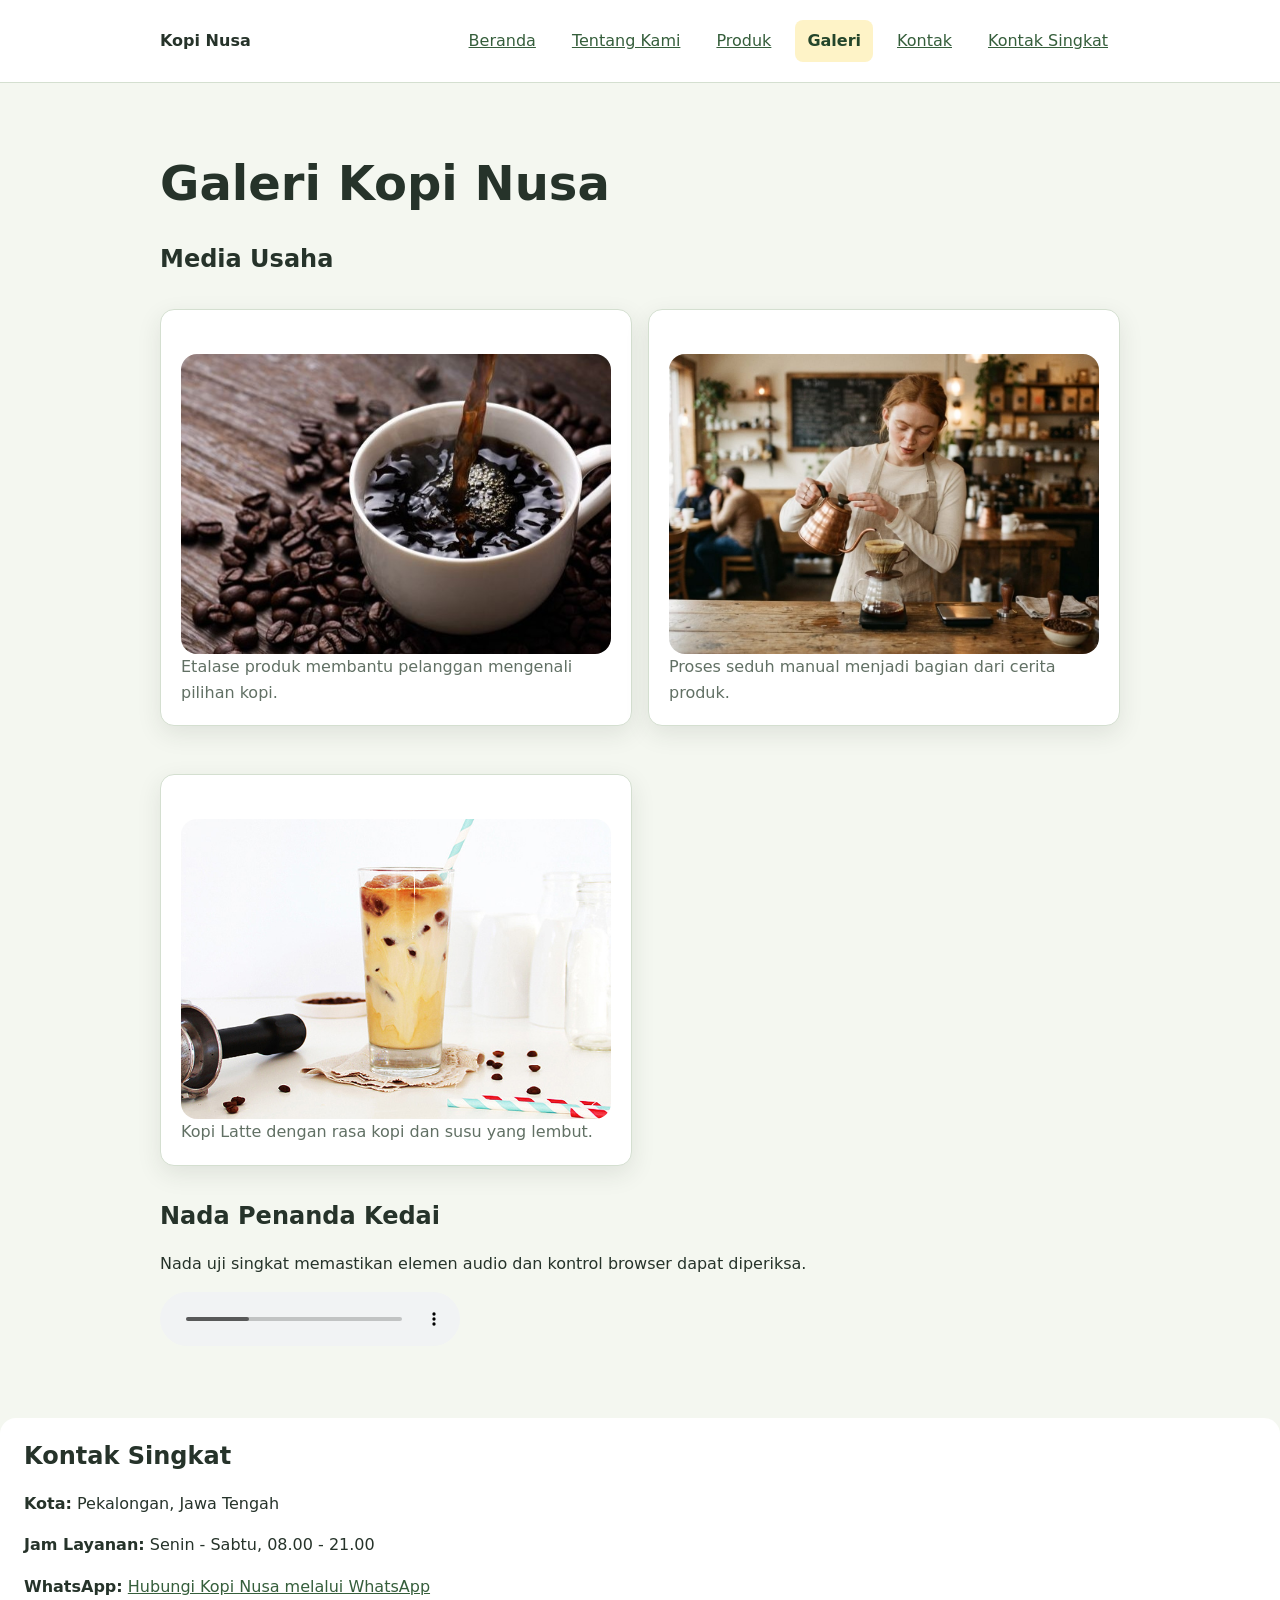
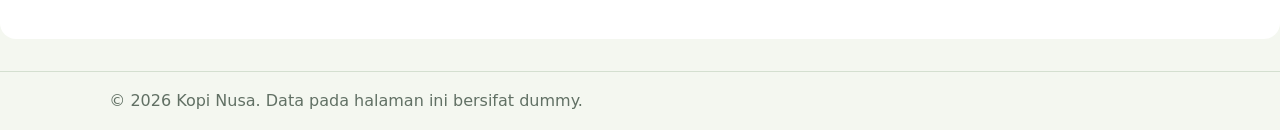
==== commit 04124266: "feat: tambahkan data produk dengan javascript" ====
--- a/galeri.html
+++ b/galeri.html
@@ -5,6 +5,7 @@
     <meta name="viewport" content="width=device-width, initial-scale=1" />
     <title>Galeri Kopi Nusa - Website UMKM</title>
     <link rel="stylesheet" href="css/style.css" />
+    <script src="js/app.js" defer></script>
   </head>
 
   <body>
--- a/css/style.css
+++ b/css/style.css
@@ -548,4 +548,38 @@
     width: auto;
     padding: 0;
   }
-}+}
+
+.js-product-grid {
+  display: grid;
+  grid-template-columns: repeat(auto-fit, minmax(14rem, 1fr));
+  gap: var(--space-4);
+}
+
+.js-product-card {
+  padding: var(--space-4);
+  border: 1px solid var(--color-border);
+  border-radius: var(--radius-lg);
+  background: var(--color-surface);
+}
+
+.stock-badge {
+  display: inline-flex;
+  margin-block-start: var(--space-2);
+  padding: 0.25rem 0.6rem;
+  border-radius: 999px;
+  font-size: 0.85rem;
+  font-weight: 700;
+  background: #dcfce7;
+  color: #166534;
+}
+
+.stock-badge.warning {
+  background: #fef3c7;
+  color: #92400e;
+}
+
+.stock-badge.empty {
+  background: #fee2e2;
+  color: #991b1b;
+}
